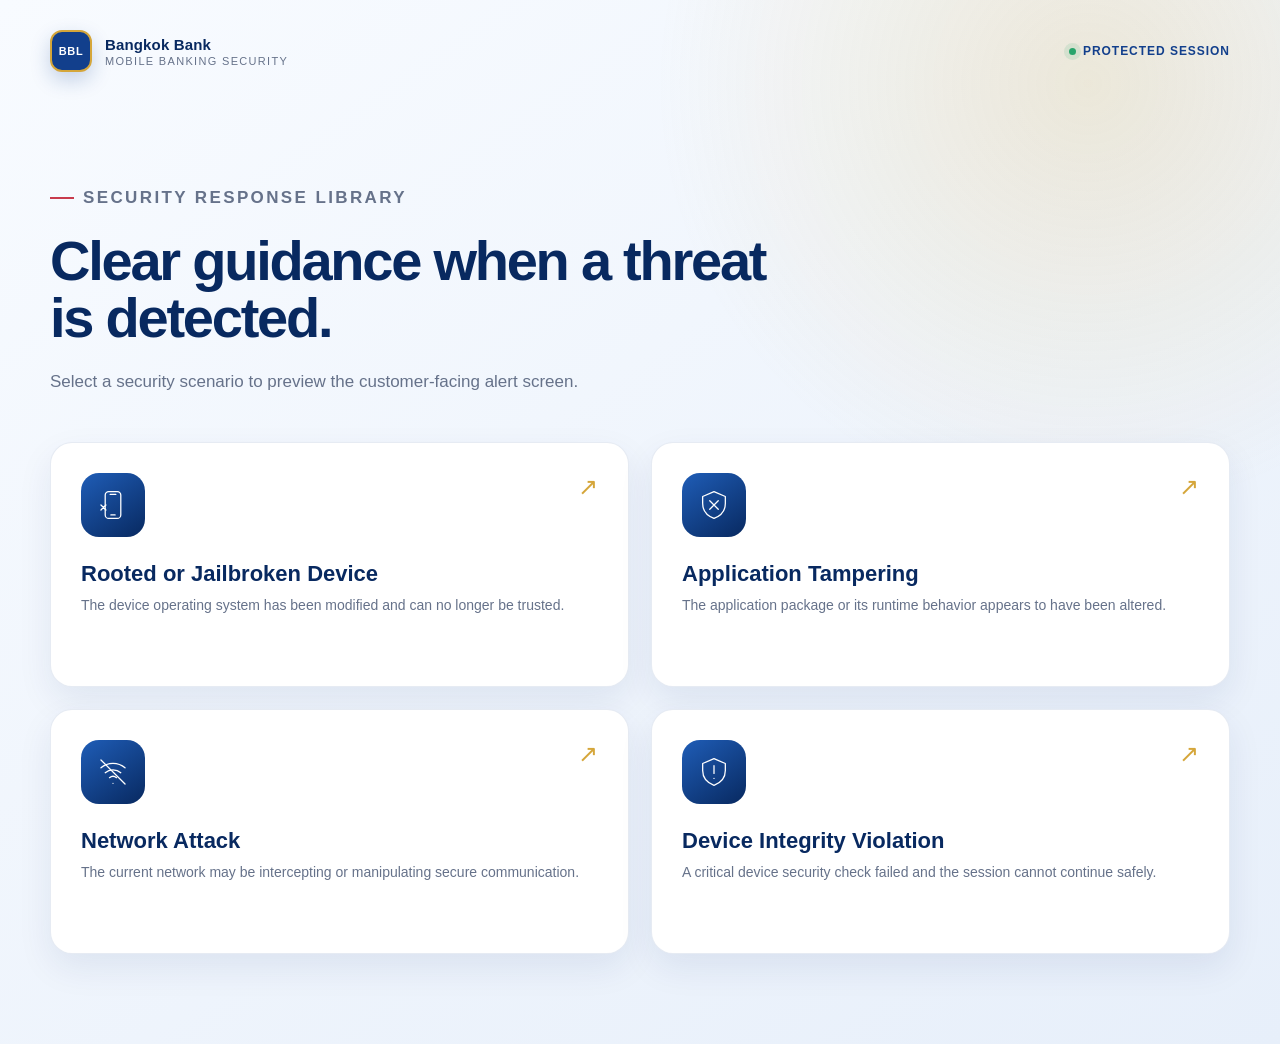
==== index.html @ a9d7eb3c "Copy BBL security alert pages Seed zimperium-maps-alert from the bbl-security-alerts repository." ====
<!doctype html>
<html lang="en">
<head>
  <meta charset="utf-8">
  <meta name="viewport" content="width=device-width, initial-scale=1">
  <meta name="theme-color" content="#123f8c">
  <title>BBL Security Alert Pages</title>
  <link rel="stylesheet" href="styles.css">
</head>
<body>
  <header class="site-header">
    <a class="brand" href="index.html" aria-label="Bangkok Bank security home">
      <span class="brand-mark" aria-hidden="true">BBL</span>
      <span class="brand-copy">
        <strong>Bangkok Bank</strong>
        <span>Mobile Banking Security</span>
      </span>
    </a>
    <span class="secure-label">Protected session</span>
  </header>

  <main class="gallery-main">
    <section class="gallery-heading">
      <p class="eyebrow">Security response library</p>
      <h1>Clear guidance when a threat is detected.</h1>
      <p>Select a security scenario to preview the customer-facing alert screen.</p>
    </section>

    <section class="gallery-grid" aria-label="Security alert page previews">
      <a class="gallery-card" href="rooted-device.html" target="_blank" rel="noopener">
        <span class="small-icon" aria-hidden="true">
          <svg viewBox="0 0 48 48">
            <rect x="13" y="5" width="22" height="38" rx="5"/>
            <path d="M20 9h8M21 38h6M7 31l7-7M7 24l7 7"/>
          </svg>
        </span>
        <span class="arrow" aria-hidden="true">↗</span>
        <h2>Rooted or Jailbroken Device</h2>
        <p>The device operating system has been modified and can no longer be trusted.</p>
      </a>

      <a class="gallery-card" href="tampering.html" target="_blank" rel="noopener">
        <span class="small-icon" aria-hidden="true">
          <svg viewBox="0 0 48 48">
            <path d="M24 5l16 7v10c0 10-6.7 17.4-16 21-9.3-3.6-16-11-16-21V12l16-7z"/>
            <path d="M18 18l12 12M30 18L18 30"/>
          </svg>
        </span>
        <span class="arrow" aria-hidden="true">↗</span>
        <h2>Application Tampering</h2>
        <p>The application package or its runtime behavior appears to have been altered.</p>
      </a>

      <a class="gallery-card" href="network-attack.html" target="_blank" rel="noopener">
        <span class="small-icon" aria-hidden="true">
          <svg viewBox="0 0 48 48">
            <path d="M7 18a26 26 0 0134 0M13 25a17 17 0 0122 0M19 32a8 8 0 0110 0"/>
            <path d="M24 40h.01M7 7l34 34"/>
          </svg>
        </span>
        <span class="arrow" aria-hidden="true">↗</span>
        <h2>Network Attack</h2>
        <p>The current network may be intercepting or manipulating secure communication.</p>
      </a>

      <a class="gallery-card" href="device-integrity.html" target="_blank" rel="noopener">
        <span class="small-icon" aria-hidden="true">
          <svg viewBox="0 0 48 48">
            <path d="M24 5l16 7v10c0 10-6.7 17.4-16 21-9.3-3.6-16-11-16-21V12l16-7z"/>
            <path d="M24 15v11M24 33h.01"/>
          </svg>
        </span>
        <span class="arrow" aria-hidden="true">↗</span>
        <h2>Device Integrity Violation</h2>
        <p>A critical device security check failed and the session cannot continue safely.</p>
      </a>
    </section>
  </main>
</body>
</html>
---- styles.css ----
:root {
  --bbl-blue: #123f8c;
  --bbl-deep-blue: #082960;
  --bbl-bright-blue: #1f5db7;
  --bbl-gold: #d5a63a;
  --ink: #14213a;
  --muted: #66728a;
  --danger: #c83b4d;
  --surface: #ffffff;
  --line: #dfe5ef;
  --shadow: 0 24px 70px rgba(8, 41, 96, 0.18);
}

* {
  box-sizing: border-box;
}

html {
  min-height: 100%;
  background: #edf3fb;
}

body {
  min-height: 100vh;
  margin: 0;
  color: var(--ink);
  font-family: Inter, "Noto Sans Thai", "Helvetica Neue", Arial, sans-serif;
  background:
    radial-gradient(circle at 85% 8%, rgba(213, 166, 58, 0.18), transparent 27rem),
    linear-gradient(145deg, #f8fbff 0%, #e7effa 100%);
}

body::before {
  position: fixed;
  inset: 0;
  z-index: -1;
  content: "";
  background-image:
    linear-gradient(rgba(18, 63, 140, 0.035) 1px, transparent 1px),
    linear-gradient(90deg, rgba(18, 63, 140, 0.035) 1px, transparent 1px);
  background-size: 28px 28px;
  mask-image: linear-gradient(to bottom, black, transparent 72%);
}

a {
  color: inherit;
}

.site-header {
  display: flex;
  align-items: center;
  justify-content: space-between;
  width: min(1180px, calc(100% - 40px));
  margin: 0 auto;
  padding: 30px 0;
}

.brand {
  display: inline-flex;
  align-items: center;
  gap: 13px;
  color: var(--bbl-deep-blue);
  text-decoration: none;
}

.brand-mark {
  display: grid;
  width: 42px;
  height: 42px;
  place-items: center;
  color: white;
  font-size: 11px;
  font-weight: 800;
  letter-spacing: 0.06em;
  border: 2px solid var(--bbl-gold);
  border-radius: 12px;
  background: var(--bbl-blue);
  box-shadow: 0 8px 20px rgba(18, 63, 140, 0.22);
}

.brand-copy strong,
.brand-copy span {
  display: block;
}

.brand-copy strong {
  font-size: 15px;
  letter-spacing: 0.01em;
}

.brand-copy span {
  margin-top: 2px;
  color: var(--muted);
  font-size: 11px;
  letter-spacing: 0.12em;
  text-transform: uppercase;
}

.secure-label {
  display: inline-flex;
  align-items: center;
  gap: 7px;
  color: var(--bbl-blue);
  font-size: 12px;
  font-weight: 700;
  letter-spacing: 0.08em;
  text-transform: uppercase;
}

.secure-label::before {
  width: 7px;
  height: 7px;
  content: "";
  border-radius: 50%;
  background: #28a46b;
  box-shadow: 0 0 0 5px rgba(40, 164, 107, 0.12);
}

.alert-layout {
  display: grid;
  min-height: calc(100vh - 112px);
  width: min(1180px, calc(100% - 40px));
  margin: 0 auto;
  padding: 40px 0 72px;
  place-items: center;
}

.alert-card {
  position: relative;
  display: grid;
  grid-template-columns: minmax(280px, 0.9fr) minmax(340px, 1.1fr);
  width: min(960px, 100%);
  overflow: hidden;
  border: 1px solid rgba(18, 63, 140, 0.1);
  border-radius: 30px;
  background: var(--surface);
  box-shadow: var(--shadow);
}

.visual-panel {
  position: relative;
  display: grid;
  min-height: 540px;
  padding: 48px;
  overflow: hidden;
  place-items: center;
  color: white;
  background:
    radial-gradient(circle at 30% 25%, rgba(255, 255, 255, 0.13), transparent 12rem),
    linear-gradient(155deg, var(--bbl-bright-blue), var(--bbl-deep-blue));
}

.visual-panel::before,
.visual-panel::after {
  position: absolute;
  content: "";
  border: 1px solid rgba(255, 255, 255, 0.12);
  border-radius: 50%;
}

.visual-panel::before {
  width: 350px;
  height: 350px;
}

.visual-panel::after {
  width: 460px;
  height: 460px;
}

.icon-orbit {
  position: relative;
  z-index: 1;
  display: grid;
  width: 208px;
  height: 208px;
  place-items: center;
  border: 1px solid rgba(255, 255, 255, 0.38);
  border-radius: 50%;
  background: rgba(255, 255, 255, 0.08);
  box-shadow:
    inset 0 0 50px rgba(255, 255, 255, 0.06),
    0 22px 40px rgba(2, 25, 66, 0.28);
  backdrop-filter: blur(8px);
}

.icon-orbit::after {
  position: absolute;
  right: 13px;
  bottom: 19px;
  width: 22px;
  height: 22px;
  content: "";
  border: 5px solid var(--bbl-deep-blue);
  border-radius: 50%;
  background: var(--bbl-gold);
}

.threat-icon {
  width: 104px;
  height: 104px;
  stroke: currentColor;
  stroke-width: 1.7;
  stroke-linecap: round;
  stroke-linejoin: round;
  fill: none;
}

.visual-caption {
  position: absolute;
  bottom: 38px;
  left: 48px;
  z-index: 1;
  color: rgba(255, 255, 255, 0.7);
  font-size: 11px;
  font-weight: 700;
  letter-spacing: 0.18em;
  text-transform: uppercase;
}

.content-panel {
  display: flex;
  min-height: 540px;
  padding: 64px 58px 52px;
  flex-direction: column;
  justify-content: center;
}

.eyebrow {
  display: inline-flex;
  align-items: center;
  gap: 9px;
  margin: 0 0 20px;
  color: var(--danger);
  font-size: 12px;
  font-weight: 800;
  letter-spacing: 0.14em;
  text-transform: uppercase;
}

.eyebrow::before {
  width: 24px;
  height: 2px;
  content: "";
  background: var(--danger);
}

h1 {
  max-width: 520px;
  margin: 0;
  color: var(--bbl-deep-blue);
  font-size: clamp(36px, 5vw, 56px);
  line-height: 1.02;
  letter-spacing: -0.04em;
}

.description {
  max-width: 520px;
  margin: 24px 0 0;
  color: var(--muted);
  font-size: 16px;
  line-height: 1.7;
}

.notice {
  display: flex;
  gap: 13px;
  margin-top: 28px;
  padding: 18px;
  color: #684d0b;
  font-size: 13px;
  line-height: 1.55;
  border: 1px solid rgba(213, 166, 58, 0.28);
  border-radius: 14px;
  background: rgba(213, 166, 58, 0.1);
}

.notice svg {
  width: 20px;
  min-width: 20px;
  height: 20px;
}

.actions {
  display: flex;
  align-items: center;
  gap: 14px;
  margin-top: 32px;
}

.button {
  display: inline-flex;
  min-height: 50px;
  padding: 0 24px;
  align-items: center;
  justify-content: center;
  border: 0;
  border-radius: 12px;
  color: white;
  font: inherit;
  font-size: 14px;
  font-weight: 750;
  text-decoration: none;
  background: var(--bbl-blue);
  box-shadow: 0 10px 24px rgba(18, 63, 140, 0.2);
  cursor: pointer;
  transition: transform 160ms ease, box-shadow 160ms ease;
}

.button:hover {
  transform: translateY(-2px);
  box-shadow: 0 14px 28px rgba(18, 63, 140, 0.27);
}

.support-link {
  padding: 12px;
  color: var(--bbl-blue);
  font-size: 13px;
  font-weight: 700;
  text-decoration: none;
}

.support-link:hover {
  text-decoration: underline;
}

.reference {
  margin: 30px 0 0;
  color: #8a94a8;
  font-size: 11px;
  letter-spacing: 0.04em;
}

.reference strong {
  color: #59657d;
}

.gallery-main {
  width: min(1180px, calc(100% - 40px));
  margin: 0 auto;
  padding: 60px 0 90px;
}

.gallery-heading {
  max-width: 720px;
}

.gallery-heading h1 {
  max-width: none;
}

.gallery-heading p {
  margin-top: 22px;
  color: var(--muted);
  font-size: 17px;
  line-height: 1.65;
}

.gallery-grid {
  display: grid;
  grid-template-columns: repeat(2, 1fr);
  gap: 22px;
  margin-top: 46px;
}

.gallery-card {
  position: relative;
  display: flex;
  min-height: 245px;
  padding: 30px;
  overflow: hidden;
  flex-direction: column;
  border: 1px solid rgba(18, 63, 140, 0.1);
  border-radius: 22px;
  text-decoration: none;
  background: white;
  box-shadow: 0 14px 35px rgba(8, 41, 96, 0.08);
  transition: transform 180ms ease, box-shadow 180ms ease;
}

.gallery-card:hover {
  transform: translateY(-4px);
  box-shadow: 0 20px 42px rgba(8, 41, 96, 0.14);
}

.gallery-card .small-icon {
  display: grid;
  width: 64px;
  height: 64px;
  place-items: center;
  color: white;
  border-radius: 18px;
  background: linear-gradient(145deg, var(--bbl-bright-blue), var(--bbl-deep-blue));
}

.gallery-card .small-icon svg {
  width: 34px;
  height: 34px;
  stroke: currentColor;
  stroke-width: 1.8;
  fill: none;
  stroke-linecap: round;
  stroke-linejoin: round;
}

.gallery-card h2 {
  margin: 24px 0 8px;
  color: var(--bbl-deep-blue);
  font-size: 22px;
}

.gallery-card p {
  margin: 0;
  color: var(--muted);
  font-size: 14px;
  line-height: 1.55;
}

.gallery-card .arrow {
  position: absolute;
  top: 30px;
  right: 30px;
  color: var(--bbl-gold);
  font-size: 24px;
}

@media (max-width: 760px) {
  .site-header {
    width: min(100% - 28px, 1180px);
    padding: 20px 0;
  }

  .secure-label {
    display: none;
  }

  .alert-layout {
    width: min(100% - 28px, 1180px);
    padding: 12px 0 40px;
  }

  .alert-card {
    grid-template-columns: 1fr;
    border-radius: 22px;
  }

  .visual-panel {
    min-height: 275px;
    padding: 30px;
  }

  .icon-orbit {
    width: 150px;
    height: 150px;
  }

  .threat-icon {
    width: 76px;
    height: 76px;
  }

  .visual-caption {
    bottom: 22px;
    left: 28px;
  }

  .content-panel {
    min-height: auto;
    padding: 40px 28px 34px;
  }

  h1 {
    font-size: 38px;
  }

  .actions {
    align-items: stretch;
    flex-direction: column;
  }

  .gallery-main {
    width: min(100% - 28px, 1180px);
    padding: 36px 0 60px;
  }

  .gallery-grid {
    grid-template-columns: 1fr;
  }
}
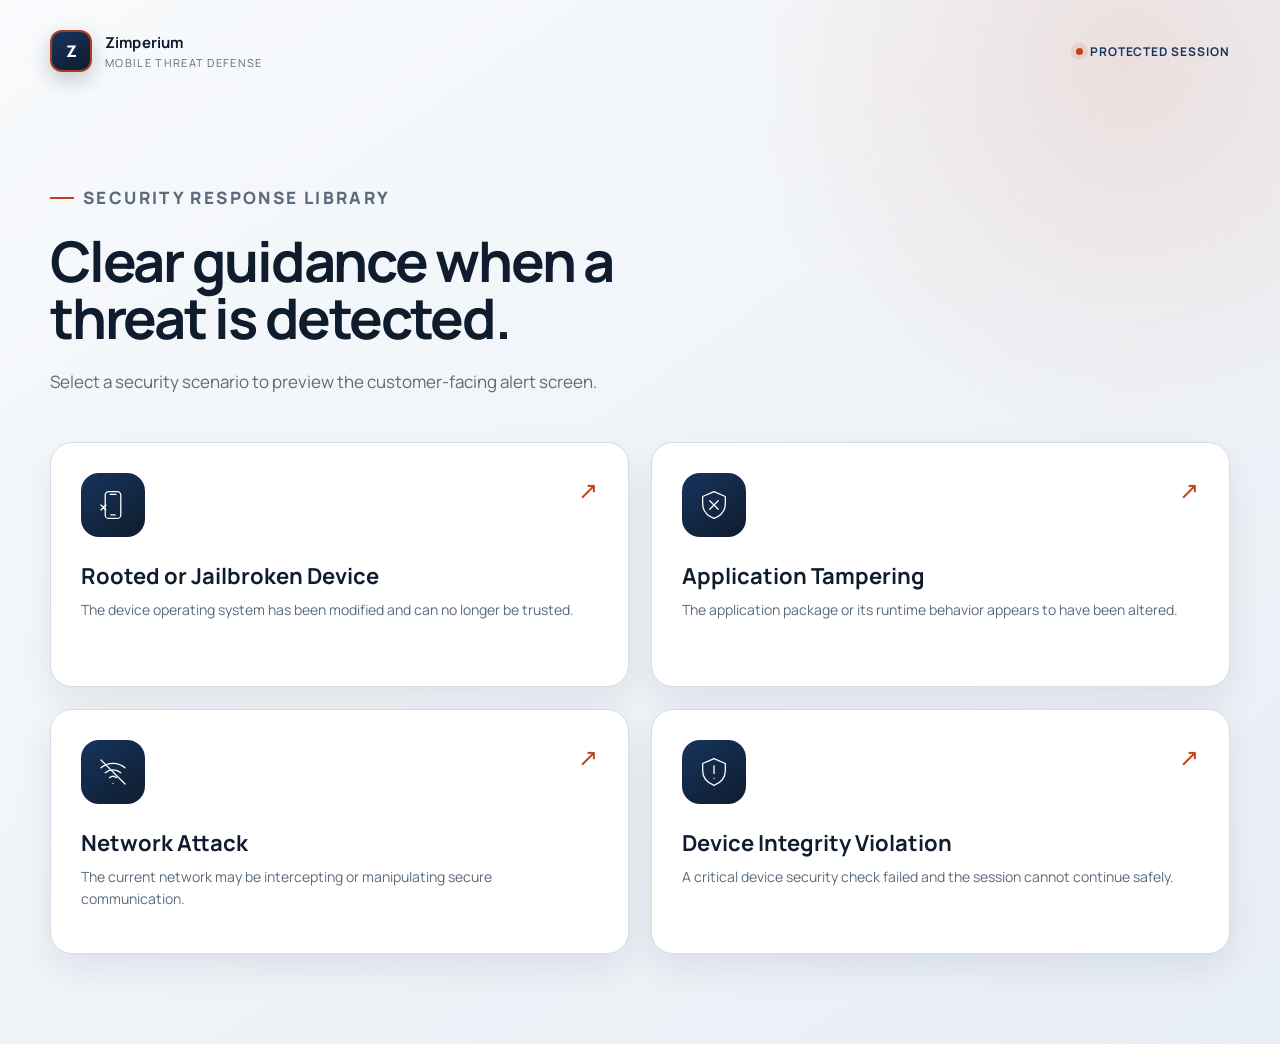
==== commit 95ada77f: "Rebrand alerts to Zimperium Replace BBL colors and bank-specific copy with generic Zimperium brandin" ====
--- a/index.html
+++ b/index.html
@@ -3,17 +3,20 @@
 <head>
   <meta charset="utf-8">
   <meta name="viewport" content="width=device-width, initial-scale=1">
-  <meta name="theme-color" content="#123f8c">
-  <title>BBL Security Alert Pages</title>
+  <meta name="theme-color" content="#16345D">
+  <title>Zimperium Security Alert Pages</title>
+  <link rel="preconnect" href="https://fonts.googleapis.com">
+  <link rel="preconnect" href="https://fonts.gstatic.com" crossorigin>
+  <link href="https://fonts.googleapis.com/css2?family=Manrope:wght@500;700;800&display=swap" rel="stylesheet">
   <link rel="stylesheet" href="styles.css">
 </head>
 <body>
   <header class="site-header">
-    <a class="brand" href="index.html" aria-label="Bangkok Bank security home">
-      <span class="brand-mark" aria-hidden="true">BBL</span>
+    <a class="brand" href="index.html" aria-label="Zimperium security home">
+      <span class="brand-mark" aria-hidden="true">Z</span>
       <span class="brand-copy">
-        <strong>Bangkok Bank</strong>
-        <span>Mobile Banking Security</span>
+        <strong>Zimperium</strong>
+        <span>Mobile Threat Defense</span>
       </span>
     </a>
     <span class="secure-label">Protected session</span>
--- a/styles.css
+++ b/styles.css
@@ -1,14 +1,14 @@
 :root {
-  --bbl-blue: #123f8c;
-  --bbl-deep-blue: #082960;
-  --bbl-bright-blue: #1f5db7;
-  --bbl-gold: #d5a63a;
-  --ink: #14213a;
-  --muted: #66728a;
-  --danger: #c83b4d;
+  --zim-navy: #16345d;
+  --zim-deep: #0f1c2e;
+  --zim-red: #c0421a;
+  --zim-soft: #f4f7fb;
+  --zim-border: #d5dde8;
+  --ink: #0f1c2e;
+  --muted: #5b6b7c;
+  --danger: #c0421a;
   --surface: #ffffff;
-  --line: #dfe5ef;
-  --shadow: 0 24px 70px rgba(8, 41, 96, 0.18);
+  --shadow: 0 24px 70px rgba(15, 28, 46, 0.16);
 }
 
 * {
@@ -17,17 +17,17 @@
 
 html {
   min-height: 100%;
-  background: #edf3fb;
+  background: var(--zim-soft);
 }
 
 body {
   min-height: 100vh;
   margin: 0;
   color: var(--ink);
-  font-family: Inter, "Noto Sans Thai", "Helvetica Neue", Arial, sans-serif;
+  font-family: Manrope, "Avenir Next", "Segoe UI", sans-serif;
   background:
-    radial-gradient(circle at 85% 8%, rgba(213, 166, 58, 0.18), transparent 27rem),
-    linear-gradient(145deg, #f8fbff 0%, #e7effa 100%);
+    radial-gradient(circle at 88% 6%, rgba(192, 66, 26, 0.12), transparent 24rem),
+    linear-gradient(145deg, #f8fafc 0%, #e8eef5 100%);
 }
 
 body::before {
@@ -36,8 +36,8 @@
   z-index: -1;
   content: "";
   background-image:
-    linear-gradient(rgba(18, 63, 140, 0.035) 1px, transparent 1px),
-    linear-gradient(90deg, rgba(18, 63, 140, 0.035) 1px, transparent 1px);
+    linear-gradient(rgba(22, 52, 93, 0.04) 1px, transparent 1px),
+    linear-gradient(90deg, rgba(22, 52, 93, 0.04) 1px, transparent 1px);
   background-size: 28px 28px;
   mask-image: linear-gradient(to bottom, black, transparent 72%);
 }
@@ -59,7 +59,7 @@
   display: inline-flex;
   align-items: center;
   gap: 13px;
-  color: var(--bbl-deep-blue);
+  color: var(--zim-deep);
   text-decoration: none;
 }
 
@@ -69,13 +69,13 @@
   height: 42px;
   place-items: center;
   color: white;
-  font-size: 11px;
+  font-size: 16px;
   font-weight: 800;
-  letter-spacing: 0.06em;
-  border: 2px solid var(--bbl-gold);
+  letter-spacing: -0.02em;
+  border: 2px solid rgba(192, 66, 26, 0.85);
   border-radius: 12px;
-  background: var(--bbl-blue);
-  box-shadow: 0 8px 20px rgba(18, 63, 140, 0.22);
+  background: linear-gradient(145deg, var(--zim-navy), var(--zim-deep));
+  box-shadow: 0 8px 20px rgba(15, 28, 46, 0.22);
 }
 
 .brand-copy strong,
@@ -100,7 +100,7 @@
   display: inline-flex;
   align-items: center;
   gap: 7px;
-  color: var(--bbl-blue);
+  color: var(--zim-navy);
   font-size: 12px;
   font-weight: 700;
   letter-spacing: 0.08em;
@@ -112,8 +112,8 @@
   height: 7px;
   content: "";
   border-radius: 50%;
-  background: #28a46b;
-  box-shadow: 0 0 0 5px rgba(40, 164, 107, 0.12);
+  background: var(--zim-red);
+  box-shadow: 0 0 0 5px rgba(192, 66, 26, 0.12);
 }
 
 .alert-layout {
@@ -131,7 +131,7 @@
   grid-template-columns: minmax(280px, 0.9fr) minmax(340px, 1.1fr);
   width: min(960px, 100%);
   overflow: hidden;
-  border: 1px solid rgba(18, 63, 140, 0.1);
+  border: 1px solid var(--zim-border);
   border-radius: 30px;
   background: var(--surface);
   box-shadow: var(--shadow);
@@ -146,8 +146,8 @@
   place-items: center;
   color: white;
   background:
-    radial-gradient(circle at 30% 25%, rgba(255, 255, 255, 0.13), transparent 12rem),
-    linear-gradient(155deg, var(--bbl-bright-blue), var(--bbl-deep-blue));
+    radial-gradient(circle at 30% 25%, rgba(255, 255, 255, 0.12), transparent 12rem),
+    linear-gradient(155deg, var(--zim-navy), var(--zim-deep));
 }
 
 .visual-panel::before,
@@ -191,9 +191,9 @@
   width: 22px;
   height: 22px;
   content: "";
-  border: 5px solid var(--bbl-deep-blue);
+  border: 5px solid var(--zim-deep);
   border-radius: 50%;
-  background: var(--bbl-gold);
+  background: var(--zim-red);
 }
 
 .threat-icon {
@@ -248,7 +248,7 @@
 h1 {
   max-width: 520px;
   margin: 0;
-  color: var(--bbl-deep-blue);
+  color: var(--zim-deep);
   font-size: clamp(36px, 5vw, 56px);
   line-height: 1.02;
   letter-spacing: -0.04em;
@@ -267,12 +267,12 @@
   gap: 13px;
   margin-top: 28px;
   padding: 18px;
-  color: #684d0b;
+  color: #6a3018;
   font-size: 13px;
   line-height: 1.55;
-  border: 1px solid rgba(213, 166, 58, 0.28);
+  border: 1px solid rgba(192, 66, 26, 0.22);
   border-radius: 14px;
-  background: rgba(213, 166, 58, 0.1);
+  background: rgba(192, 66, 26, 0.08);
 }
 
 .notice svg {
@@ -301,20 +301,20 @@
   font-size: 14px;
   font-weight: 750;
   text-decoration: none;
-  background: var(--bbl-blue);
-  box-shadow: 0 10px 24px rgba(18, 63, 140, 0.2);
+  background: var(--zim-navy);
+  box-shadow: 0 10px 24px rgba(22, 52, 93, 0.22);
   cursor: pointer;
   transition: transform 160ms ease, box-shadow 160ms ease;
 }
 
 .button:hover {
   transform: translateY(-2px);
-  box-shadow: 0 14px 28px rgba(18, 63, 140, 0.27);
+  box-shadow: 0 14px 28px rgba(22, 52, 93, 0.3);
 }
 
 .support-link {
   padding: 12px;
-  color: var(--bbl-blue);
+  color: var(--zim-navy);
   font-size: 13px;
   font-weight: 700;
   text-decoration: none;
@@ -370,17 +370,17 @@
   padding: 30px;
   overflow: hidden;
   flex-direction: column;
-  border: 1px solid rgba(18, 63, 140, 0.1);
+  border: 1px solid var(--zim-border);
   border-radius: 22px;
   text-decoration: none;
   background: white;
-  box-shadow: 0 14px 35px rgba(8, 41, 96, 0.08);
+  box-shadow: 0 14px 35px rgba(15, 28, 46, 0.08);
   transition: transform 180ms ease, box-shadow 180ms ease;
 }
 
 .gallery-card:hover {
   transform: translateY(-4px);
-  box-shadow: 0 20px 42px rgba(8, 41, 96, 0.14);
+  box-shadow: 0 20px 42px rgba(15, 28, 46, 0.14);
 }
 
 .gallery-card .small-icon {
@@ -390,7 +390,7 @@
   place-items: center;
   color: white;
   border-radius: 18px;
-  background: linear-gradient(145deg, var(--bbl-bright-blue), var(--bbl-deep-blue));
+  background: linear-gradient(145deg, var(--zim-navy), var(--zim-deep));
 }
 
 .gallery-card .small-icon svg {
@@ -405,7 +405,7 @@
 
 .gallery-card h2 {
   margin: 24px 0 8px;
-  color: var(--bbl-deep-blue);
+  color: var(--zim-deep);
   font-size: 22px;
 }
 
@@ -420,7 +420,7 @@
   position: absolute;
   top: 30px;
   right: 30px;
-  color: var(--bbl-gold);
+  color: var(--zim-red);
   font-size: 24px;
 }
 
